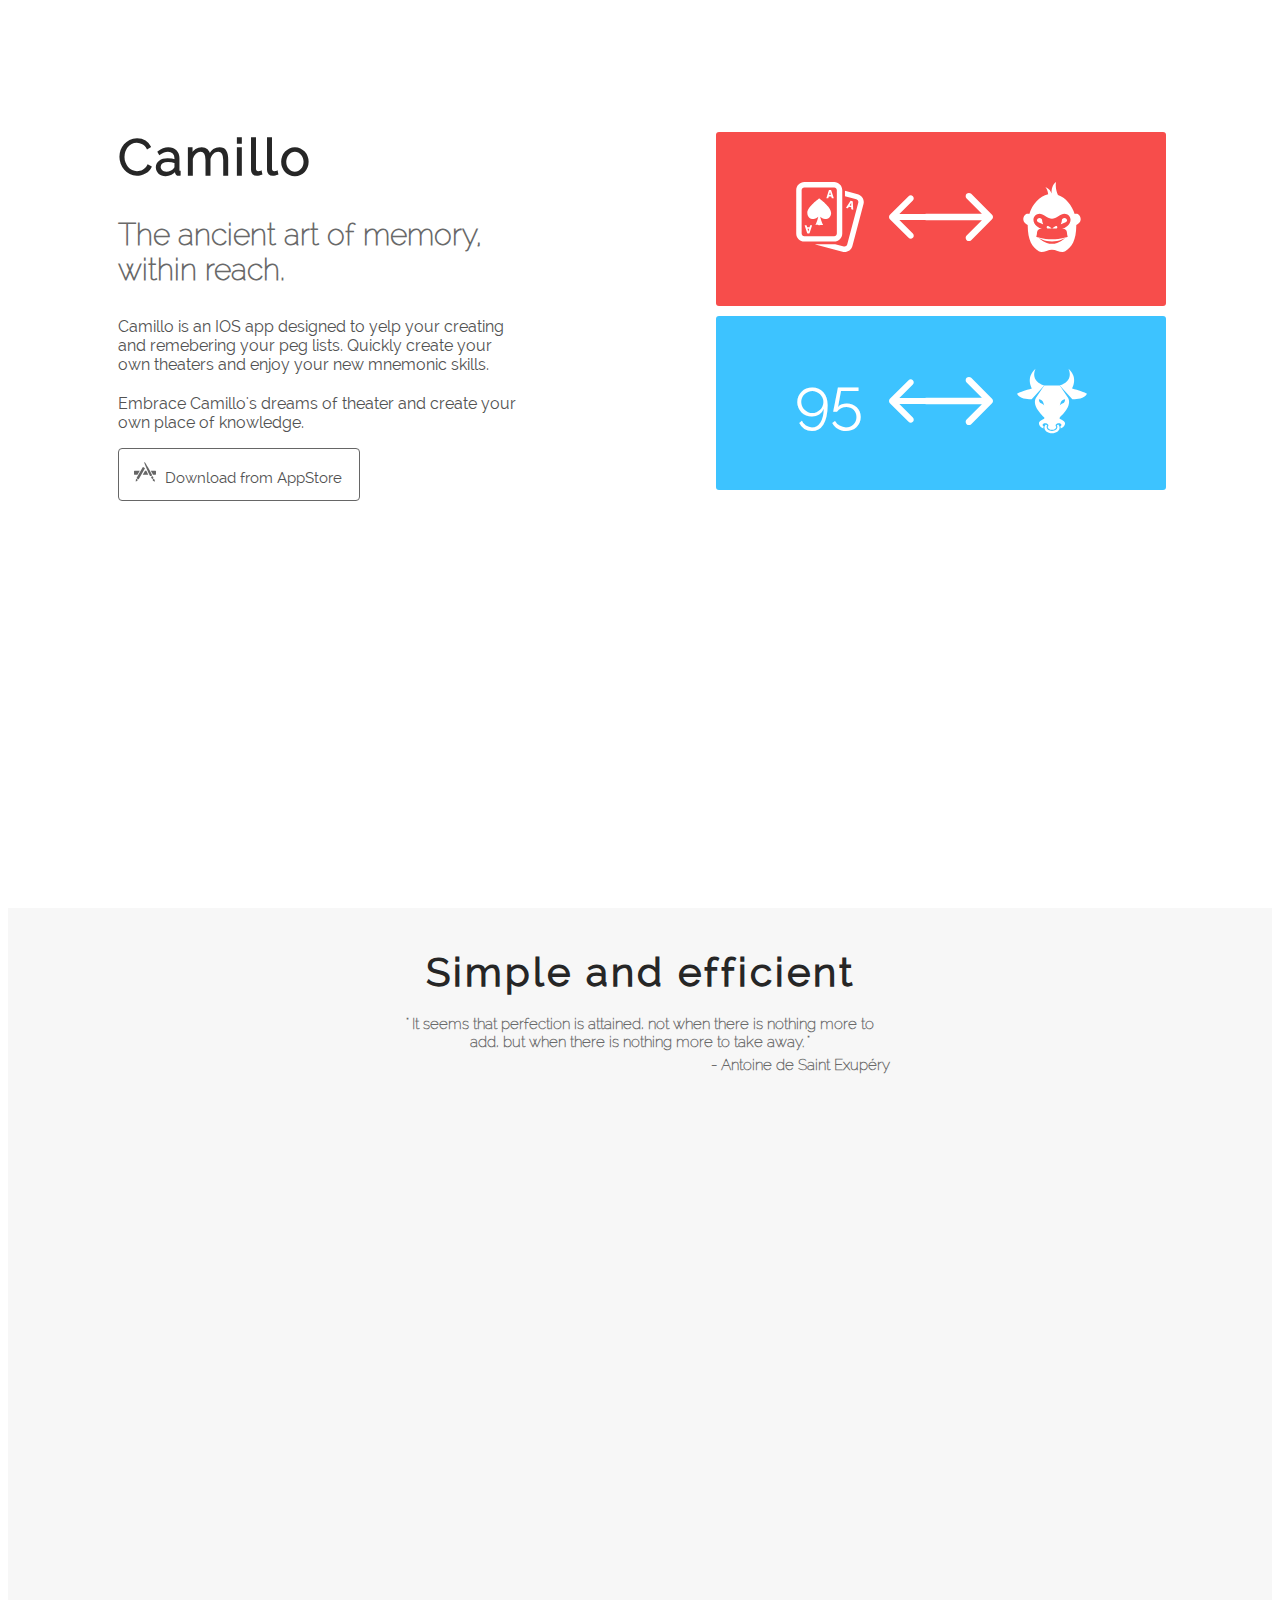
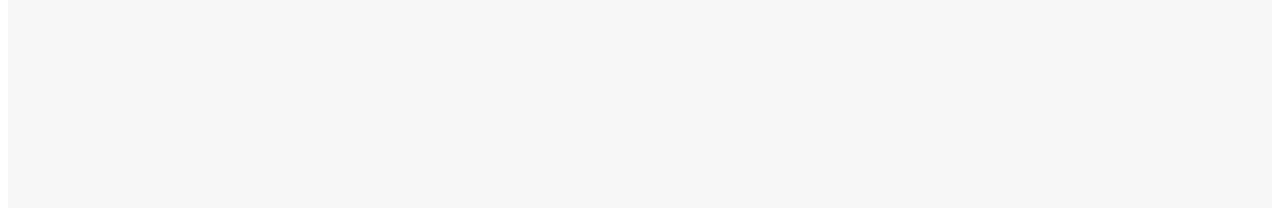
==== index.html @ 7541f41c "Init" ====
<!DOCTYPE html>
<html lang="en">
<head>
	<meta charset="utf-8">
	<title>HTML5 boilerplate – all you really need…</title>
	<link rel="stylesheet" href="css/index.css">
	<script src="js/jquery.js"></script>
	<script src="js/index.js"></script>
</head>

<body>
	<div id="first-page">
		<div class="inline-block half-width">
			<div id="left-wrapper">
				<h1 id="title">Camillo</h1>
				<h3>The ancient art of memory, within reach.</h3>
				<p>Camillo is an IOS app designed to yelp your creating and remebering your peg lists. Quickly create your own theaters and enjoy your new mnemonic skills.</p>
				<p>Embrace Camillo's dreams of theater and create your own place of knowledge. </p>
				<div id="store-button">
					<img id="app-icon" src="img/app.svg">
					Download from AppStore
				</div>
			</div>
		</div>
		<div class="inline-block half-width">
			<div id="first-line">
				<div class="inner-right-line">
					<div class="inline-block">
						<img src="img/poker.svg" class="square">
					</div>
					<div class="inline-block">
						<img class="larrow square" src="img/left.svg">
					</div>
					<div class="inline-block">
						<img class="rarrow square" src="img/right.svg">
					</div>
					<div class="inline-block">
						<img src="img/gorilla.svg" class="square">
					</div>
				</div>
			</div>
			<div id="second-line">
				<div class="inner-right-line">
					<div id="numbers" class="inline-block square" class="square">
						95
					</div>
					<div class="inline-block">
						<img class="larrow square" src="img/left.svg">
					</div>
					<div class="inline-block">
						<img class="rarrow square" src="img/right.svg">
					</div>
					<div class="inline-block">
						<img src="img/bull.svg" class="square">
					</div>
				</div>
			</div>
			<div></div>
		</div>
	</div>
	<div id="second-page">
		<h2 class="no-margin" id="second-title">Simple and efficient</h2>
		<h4 id="sub-h2" class="text-center">
			" It seems that perfection is attained, not when there is nothing more to add, but when there is nothing more to take away. "
			<div class="text-right tiny-margin-top">- Antoine de Saint Exupéry</div>
		</h4>
	</div>
</body>
</html>
---- css/index.css ----
@font-face {
    font-family: Raleway-Bold;
    src: url(../fonts/Raleway/Raleway-Bold.ttf);
}

@font-face {
    font-family: Raleway-Regular;
    src: url(../fonts/Raleway/Raleway-Regular.ttf);
}

@font-face {
    font-family: Raleway-Light;
    src: url(../fonts/Raleway/Raleway-Light.ttf);
}

@font-face {
    font-family: Raleway-Thin;
    src: url(../fonts/Raleway/Raleway-Thin.ttf);
}


html, body{
    font-family: Raleway-Regular;
    background-repeat: repeat;
    height: 100%;
}

h1{
	letter-spacing: 3px;
	font-size: 50px;
	color: rgb(38, 38, 38);
}

h2{
	letter-spacing: 3px;
	font-size: 40px;
	color: rgb(38, 38, 38);
}

h3{
	font-size: 30px;
	font-family: Raleway-Thin;
	color: rgb(105, 105, 105);	
}

.half-width{
	vertical-align: top;
	width: 49%;
}

.inline-block{
	display: inline-block;
}

.no-margin{
	margin: 0px;
}

#first-page{
	height: 100%;
}

#store-button{
	border: solid 1px #666;
	border-radius: 4px;
	padding: 12px 10px 9px 10px;
	width: 220px;
	line-height: 26px;
	font-weight: normal;
	color: rgb(82, 82, 82);
	vertical-align: top;
	font-size: 15px;
	cursor: pointer;
}

.text-center{
	text-align: center;
}

.text-right{
	text-align: right;
}

.tiny-margin-top{
	margin-top: 5px;
}

#title{
	margin-top: 30%;
	margin-bottom: 10px;
}

#left-wrapper{
	width: 400px;
	margin-right: auto;
	margin-left: auto;
}

#left-wrapper p{
	margin-top: 20px;
	color: rgb(82, 82, 82);
}

#app-icon{
	margin-left: 5px;
	margin-right: 5px;
	height: 22px;
	width: 22px;
}

#first-line{
	padding: 50px;
	background-color: rgb(247, 77, 75);
	width: 350px;
	margin-left: auto;
	margin-right: auto;
	margin-top: 20%;
	border-radius: 3px;
}

#second-line{
	margin-top: 10px;
	padding: 50px;
	background-color: rgb(61, 195, 255);
	width: 350px;
	margin-left: auto;
	margin-right: auto;	
	border-radius: 3px;
}

.square{
	width: 70px;
	height: 70px;
}

#numbers{
	color: white;
	font-size: 60px;
	vertical-align: top;
}

.larrow{
	margin-left: 20px; 
	margin-right: -20px;
}

.rarrow{
	margin-right: 20px;
	margin-left: -20px;
}

.inner-right-line{
	width: 293px;
	margin-left: auto;
	margin-right: auto;
}

#second-page{
	height: 100%;
	background-color: rgb(247, 247, 247);
}

#second-title{
	text-align: center;
	padding-top: 40px;
}

#sub-h2{
	max-width: 500px;
	margin-left: auto;
	margin-right: auto;
	font-size: 15px;
	font-family: Raleway-Thin;
	color: rgb(105, 105, 105);	
}
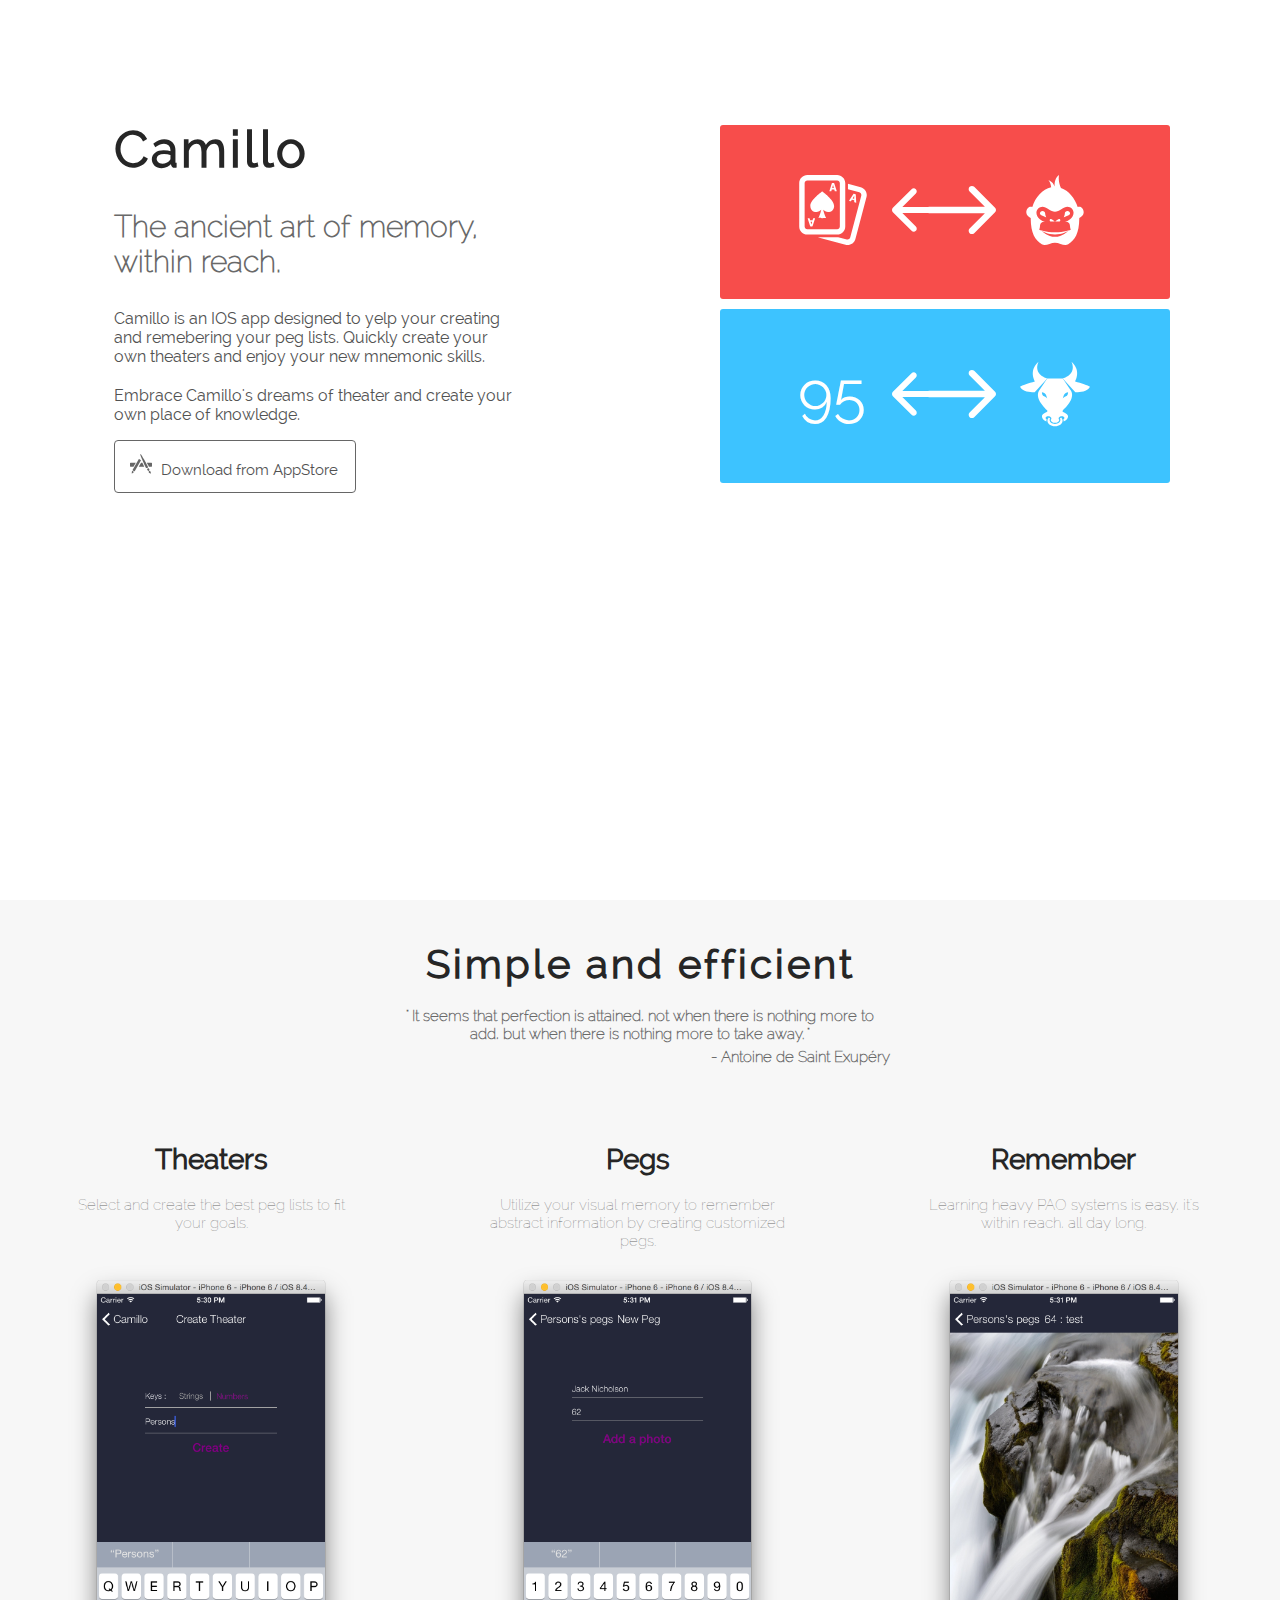
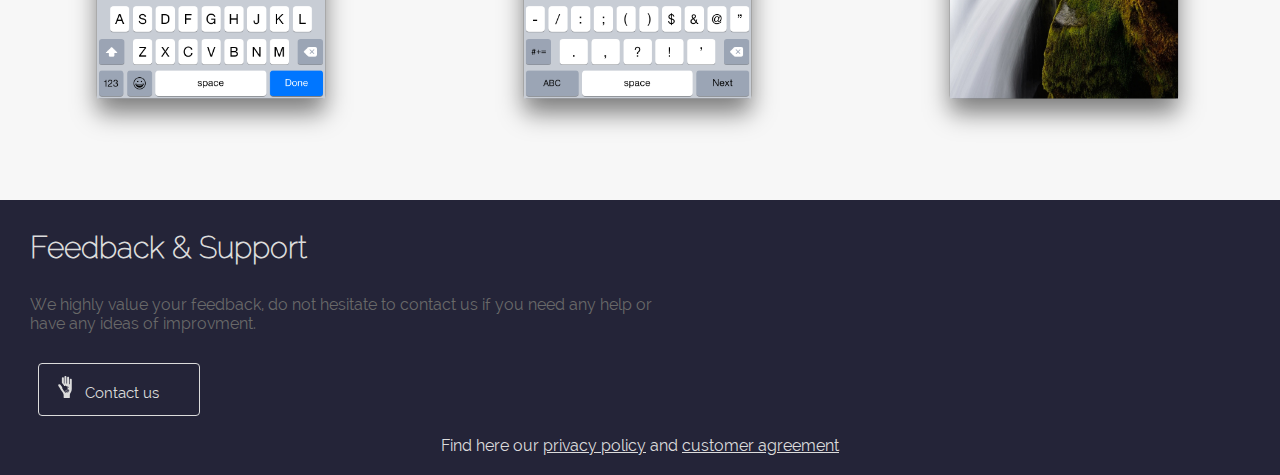
==== commit 2564c175: "Design" ====
--- a/index.html
+++ b/index.html
@@ -58,12 +58,40 @@
 			<div></div>
 		</div>
 	</div>
+
 	<div id="second-page">
 		<h2 class="no-margin" id="second-title">Simple and efficient</h2>
-		<h4 id="sub-h2" class="text-center">
+		<h4 id="sub-h2" class="text-center large-margin-bottom">
 			" It seems that perfection is attained, not when there is nothing more to add, but when there is nothing more to take away. "
 			<div class="text-right tiny-margin-top">- Antoine de Saint Exupéry</div>
 		</h4>
+		<div class="thirds inline-block v-align-top">
+			<h4 class="text-center medium-margin-bottom">Theaters</h4>
+			<p class="text-center sub-4-p">Select and create the best peg lists to fit your goals.</p>
+			<img src="img/screens/1.png" class="pic-example">
+		</div>
+		<div class="thirds inline-block v-align-top">
+			<h4 class="text-center medium-margin-bottom">Pegs</h4>
+			<p class="text-center sub-4-p">Utilize your visual memory to remember abstract information by creating customized pegs.</p>
+			<img src="img/screens/2.png" class="pic-example">
+		</div>
+		<div class="thirds inline-block v-align-top">
+			<h4 class="text-center medium-margin-bottom">Remember</h4>
+			<p class="text-center sub-4-p">Learning heavy PAO systems is easy, it's within reach, all day long.</p>
+			<img src="img/screens/3.png" class="pic-example">
+		</div>
+	</div>
+
+	<div id="third-page">
+		<h3 class="no-margin large-padding close-to-white">Feedback & Support</h3>
+		<p class="large-padding-left no-margin-top">We highly value your feedback, do not hesitate to contact us if you need any help or have any ideas of improvment.</p>
+		<div id="help-button">
+			<img id="app-icon" src="img/help.svg">
+			Contact us
+		</div>
+
+		<div class="text-center close-to-white small-padding-bottom small-padding-top">Find here our <a href="">privacy policy</a> and <a href="">customer agreement</a></div>
+
 	</div>
 </body>
 </html>--- a/css/index.css
+++ b/css/index.css
@@ -23,6 +23,8 @@
     font-family: Raleway-Regular;
     background-repeat: repeat;
     height: 100%;
+    margin: 0px;
+    padding: 0px;
 }
 
 h1{
@@ -40,12 +42,21 @@
 h3{
 	font-size: 30px;
 	font-family: Raleway-Thin;
-	color: rgb(105, 105, 105);	
+	color: rgb(105, 105, 105);
+}
+
+h4{
+	font-size: 28px;
+	color: rgb(38, 38, 38);
 }
 
 .half-width{
 	vertical-align: top;
 	width: 49%;
+}
+
+.v-align-top{
+	vertical-align: top;
 }
 
 .inline-block{
@@ -56,8 +67,28 @@
 	margin: 0px;
 }
 
+.no-margin-top{
+	margin-top: 0px;
+}
+
+.no-padding-top{
+	padding-top: 0px;
+}
+
+.small-padding-bottom{
+	padding-bottom: 20px;
+}
+
+.small-padding-top{
+	padding-top: 20px;
+}
+
 #first-page{
-	height: 100%;
+	min-height: 100%;
+}
+
+.thirds{
+	width: 33%;
 }
 
 #store-button{
@@ -73,6 +104,21 @@
 	cursor: pointer;
 }
 
+#help-button{
+	border: solid 1px #DCDCDC;
+	border-radius: 4px;
+	padding: 12px 10px 9px 10px;
+	width: 140px;
+	line-height: 26px;
+	font-weight: normal;
+	color: #DCDCDC;
+	vertical-align: top;
+	font-size: 15px;
+	cursor: pointer;
+	margin-left: 3%;
+	margin-top: 30px;
+}
+
 .text-center{
 	text-align: center;
 }
@@ -88,6 +134,22 @@
 #title{
 	margin-top: 30%;
 	margin-bottom: 10px;
+}
+
+.large-margin-bottom{
+	margin-bottom: 40px;
+}
+
+.medium-margin-bottom{
+	margin-bottom: 20px;
+}
+
+.large-padding{
+	padding: 30px;
+}
+
+.large-padding-left{
+	padding-left: 30px;	
 }
 
 #left-wrapper{
@@ -156,7 +218,7 @@
 }
 
 #second-page{
-	height: 100%;
+	min-height: 100%;
 	background-color: rgb(247, 247, 247);
 }
 
@@ -172,4 +234,38 @@
 	font-size: 15px;
 	font-family: Raleway-Thin;
 	color: rgb(105, 105, 105);	
+}
+
+.sub-4-p{
+	max-width: 300px;
+	height: 50px;
+	margin-left: auto;
+	margin-right: auto;
+	font-size: 15px;
+	font-family: Raleway-Thin;
+	color: rgb(105, 105, 105);
+}
+
+.pic-example{
+	width: 70%;
+	margin-left: auto;
+	margin-right: auto;
+	display: block;
+}
+
+#third-page{
+	background-color: rgb(36, 36, 56);
+}
+
+.close-to-white{
+	color : rgb(220, 220, 220) !important;
+}
+
+.close-to-white a{
+	color : rgb(220, 220, 220) !important;
+}
+
+#third-page p{
+	color: rgb(105, 105, 105);
+	max-width: 50%;
 }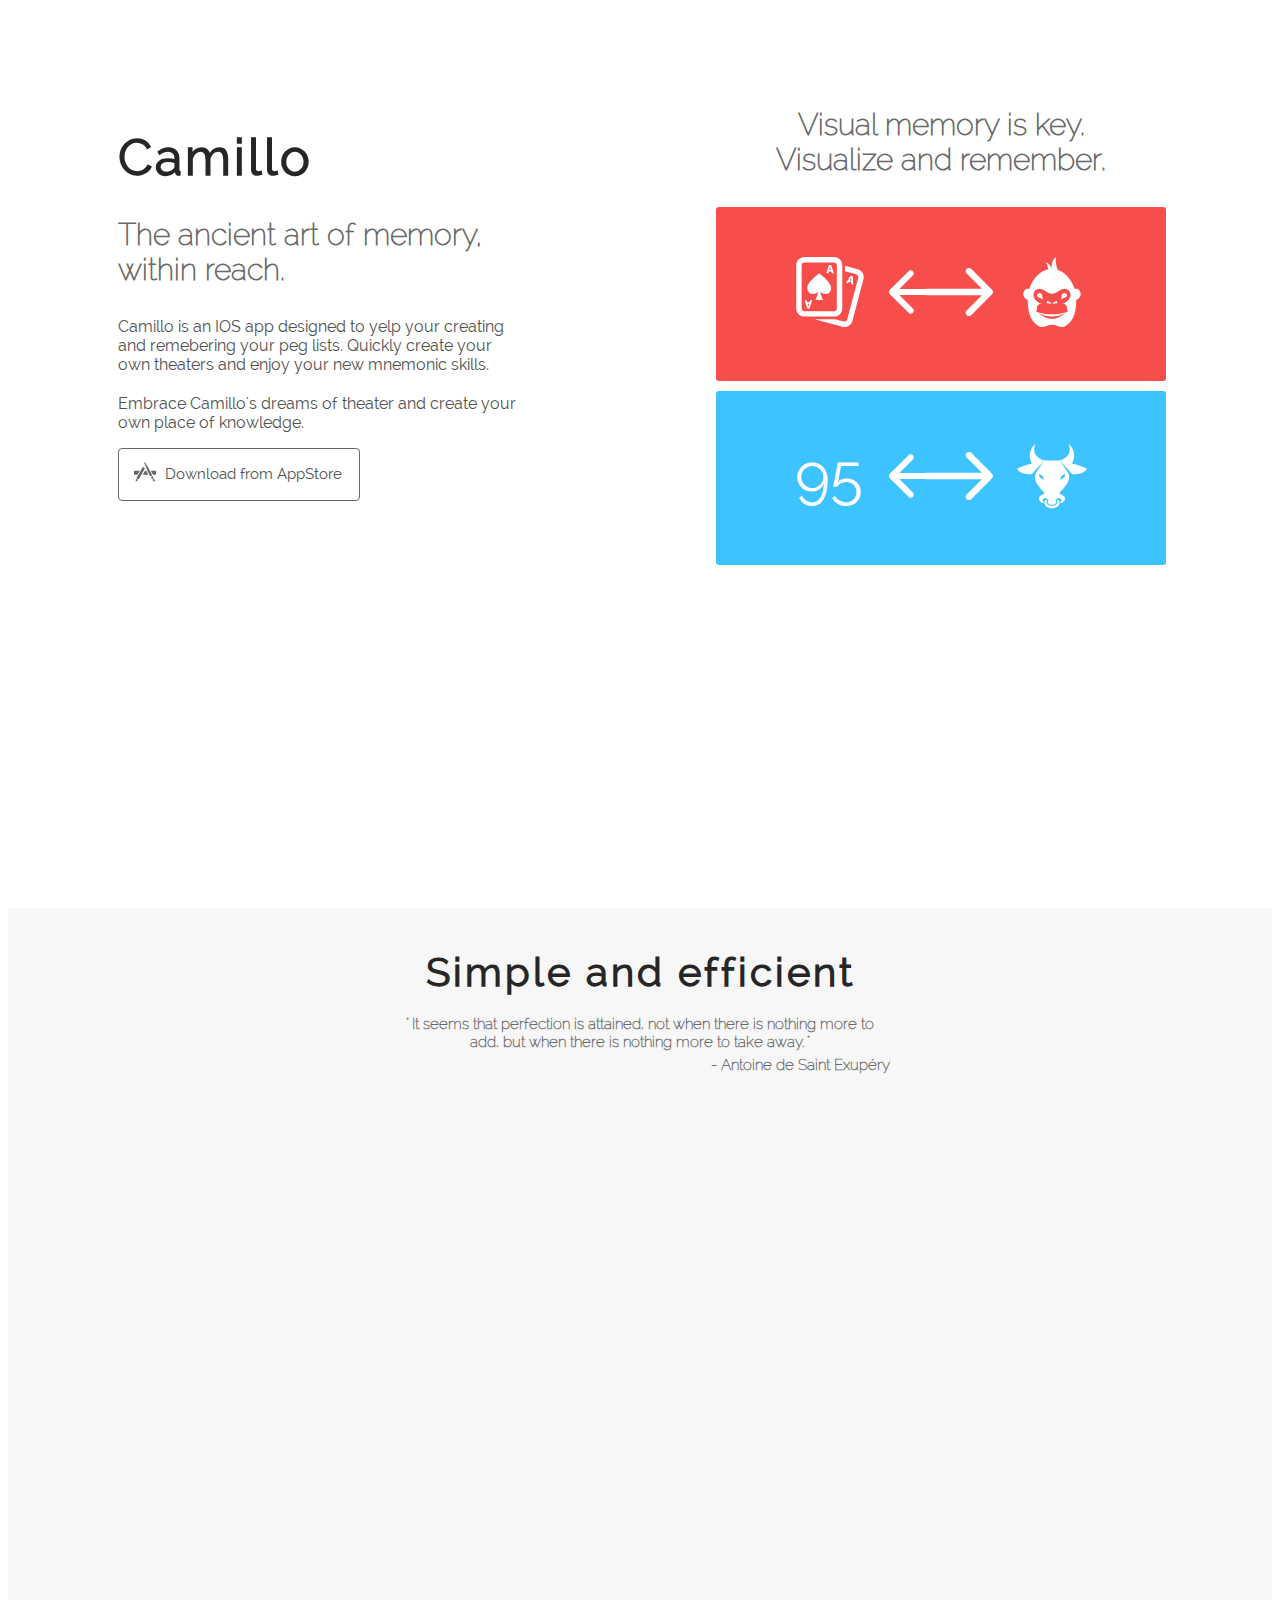
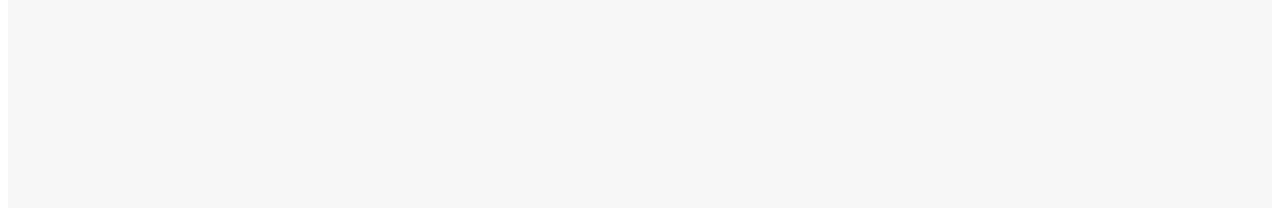
==== commit 41a14b9c: "refactor" ====
--- a/index.html
+++ b/index.html
@@ -17,12 +17,17 @@
 				<p>Camillo is an IOS app designed to yelp your creating and remebering your peg lists. Quickly create your own theaters and enjoy your new mnemonic skills.</p>
 				<p>Embrace Camillo's dreams of theater and create your own place of knowledge. </p>
 				<div id="store-button">
-					<img id="app-icon" src="img/app.svg">
-					Download from AppStore
+					<div class="align-top inline-block">
+						<img id="app-icon" src="img/app.svg">
+					</div>
+					<div class="align-top inline-block">
+						Download from AppStore
+					</div>
 				</div>
 			</div>
 		</div>
 		<div class="inline-block half-width">
+			<h3 id="first-line-title">Visual memory is key.<br/> Visualize and remember.</h3>
 			<div id="first-line">
 				<div class="inner-right-line">
 					<div class="inline-block">
@@ -58,40 +63,12 @@
 			<div></div>
 		</div>
 	</div>
-
 	<div id="second-page">
 		<h2 class="no-margin" id="second-title">Simple and efficient</h2>
-		<h4 id="sub-h2" class="text-center large-margin-bottom">
+		<h4 id="sub-h2" class="text-center">
 			" It seems that perfection is attained, not when there is nothing more to add, but when there is nothing more to take away. "
 			<div class="text-right tiny-margin-top">- Antoine de Saint Exupéry</div>
 		</h4>
-		<div class="thirds inline-block v-align-top">
-			<h4 class="text-center medium-margin-bottom">Theaters</h4>
-			<p class="text-center sub-4-p">Select and create the best peg lists to fit your goals.</p>
-			<img src="img/screens/1.png" class="pic-example">
-		</div>
-		<div class="thirds inline-block v-align-top">
-			<h4 class="text-center medium-margin-bottom">Pegs</h4>
-			<p class="text-center sub-4-p">Utilize your visual memory to remember abstract information by creating customized pegs.</p>
-			<img src="img/screens/2.png" class="pic-example">
-		</div>
-		<div class="thirds inline-block v-align-top">
-			<h4 class="text-center medium-margin-bottom">Remember</h4>
-			<p class="text-center sub-4-p">Learning heavy PAO systems is easy, it's within reach, all day long.</p>
-			<img src="img/screens/3.png" class="pic-example">
-		</div>
-	</div>
-
-	<div id="third-page">
-		<h3 class="no-margin large-padding close-to-white">Feedback & Support</h3>
-		<p class="large-padding-left no-margin-top">We highly value your feedback, do not hesitate to contact us if you need any help or have any ideas of improvment.</p>
-		<div id="help-button">
-			<img id="app-icon" src="img/help.svg">
-			Contact us
-		</div>
-
-		<div class="text-center close-to-white small-padding-bottom small-padding-top">Find here our <a href="">privacy policy</a> and <a href="">customer agreement</a></div>
-
 	</div>
 </body>
 </html>--- a/css/index.css
+++ b/css/index.css
@@ -23,8 +23,6 @@
     font-family: Raleway-Regular;
     background-repeat: repeat;
     height: 100%;
-    margin: 0px;
-    padding: 0px;
 }
 
 h1{
@@ -42,12 +40,7 @@
 h3{
 	font-size: 30px;
 	font-family: Raleway-Thin;
-	color: rgb(105, 105, 105);
-}
-
-h4{
-	font-size: 28px;
-	color: rgb(38, 38, 38);
+	color: rgb(105, 105, 105);	
 }
 
 .half-width{
@@ -55,7 +48,7 @@
 	width: 49%;
 }
 
-.v-align-top{
+.align-top{
 	vertical-align: top;
 }
 
@@ -67,28 +60,8 @@
 	margin: 0px;
 }
 
-.no-margin-top{
-	margin-top: 0px;
-}
-
-.no-padding-top{
-	padding-top: 0px;
-}
-
-.small-padding-bottom{
-	padding-bottom: 20px;
-}
-
-.small-padding-top{
-	padding-top: 20px;
-}
-
 #first-page{
-	min-height: 100%;
-}
-
-.thirds{
-	width: 33%;
+	height: 100%;
 }
 
 #store-button{
@@ -102,21 +75,6 @@
 	vertical-align: top;
 	font-size: 15px;
 	cursor: pointer;
-}
-
-#help-button{
-	border: solid 1px #DCDCDC;
-	border-radius: 4px;
-	padding: 12px 10px 9px 10px;
-	width: 140px;
-	line-height: 26px;
-	font-weight: normal;
-	color: #DCDCDC;
-	vertical-align: top;
-	font-size: 15px;
-	cursor: pointer;
-	margin-left: 3%;
-	margin-top: 30px;
 }
 
 .text-center{
@@ -134,22 +92,6 @@
 #title{
 	margin-top: 30%;
 	margin-bottom: 10px;
-}
-
-.large-margin-bottom{
-	margin-bottom: 40px;
-}
-
-.medium-margin-bottom{
-	margin-bottom: 20px;
-}
-
-.large-padding{
-	padding: 30px;
-}
-
-.large-padding-left{
-	padding-left: 30px;	
 }
 
 #left-wrapper{
@@ -170,13 +112,17 @@
 	width: 22px;
 }
 
+#first-line-title{
+	margin-top: 16%;
+	text-align: center;
+}
+
 #first-line{
 	padding: 50px;
 	background-color: rgb(247, 77, 75);
 	width: 350px;
 	margin-left: auto;
 	margin-right: auto;
-	margin-top: 20%;
 	border-radius: 3px;
 }
 
@@ -218,7 +164,7 @@
 }
 
 #second-page{
-	min-height: 100%;
+	height: 100%;
 	background-color: rgb(247, 247, 247);
 }
 
@@ -234,38 +180,4 @@
 	font-size: 15px;
 	font-family: Raleway-Thin;
 	color: rgb(105, 105, 105);	
-}
-
-.sub-4-p{
-	max-width: 300px;
-	height: 50px;
-	margin-left: auto;
-	margin-right: auto;
-	font-size: 15px;
-	font-family: Raleway-Thin;
-	color: rgb(105, 105, 105);
-}
-
-.pic-example{
-	width: 70%;
-	margin-left: auto;
-	margin-right: auto;
-	display: block;
-}
-
-#third-page{
-	background-color: rgb(36, 36, 56);
-}
-
-.close-to-white{
-	color : rgb(220, 220, 220) !important;
-}
-
-.close-to-white a{
-	color : rgb(220, 220, 220) !important;
-}
-
-#third-page p{
-	color: rgb(105, 105, 105);
-	max-width: 50%;
 }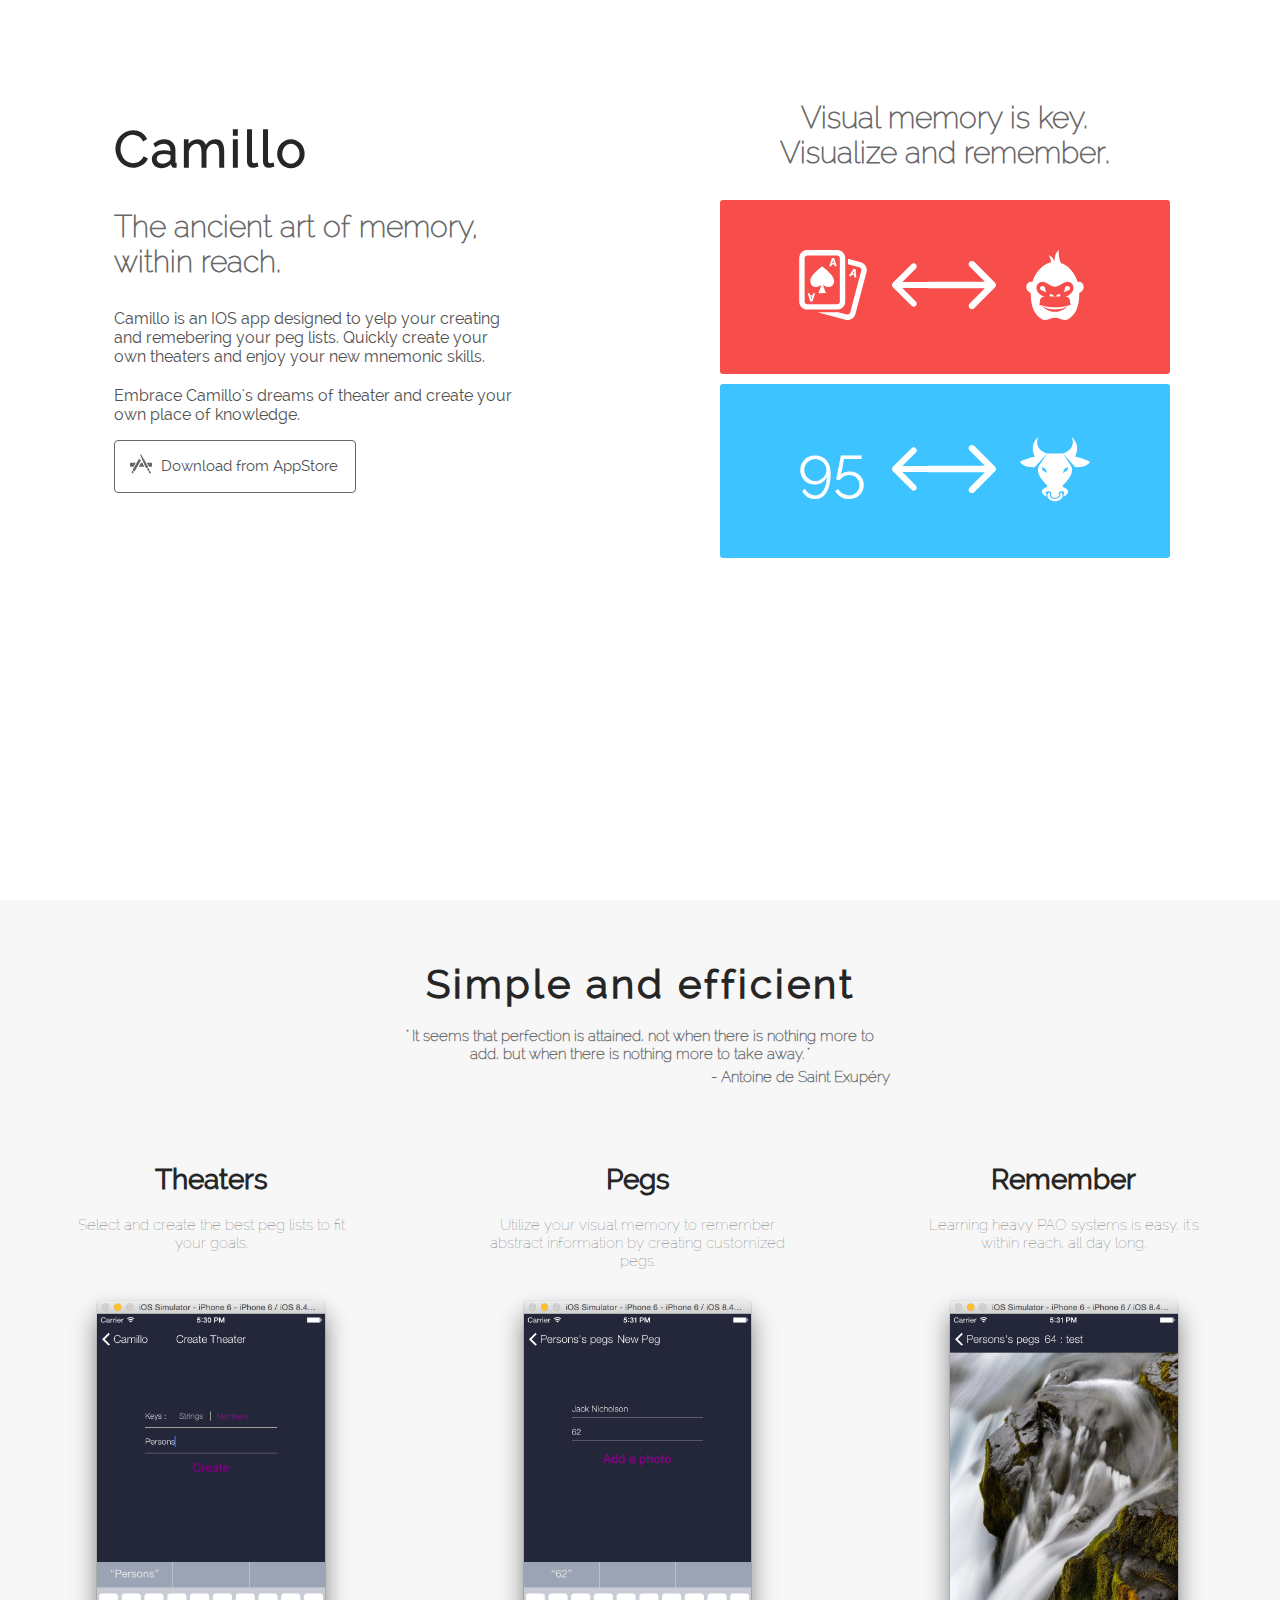
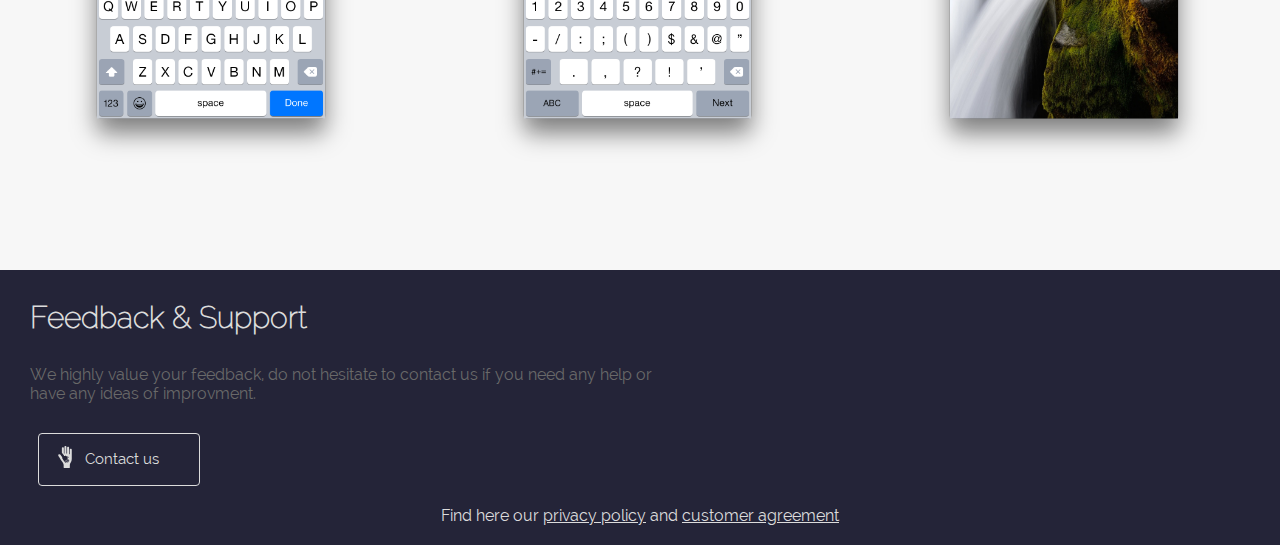
==== commit 432c3f5c: "Logo & design" ====
--- a/index.html
+++ b/index.html
@@ -1,74 +1,106 @@
 <!DOCTYPE html>
 <html lang="en">
-<head>
-	<meta charset="utf-8">
-	<title>HTML5 boilerplate – all you really need…</title>
-	<link rel="stylesheet" href="css/index.css">
-	<script src="js/jquery.js"></script>
-	<script src="js/index.js"></script>
-</head>
+	<head>
+		<title>Camillo</title>
+		<link rel="stylesheet" type="text/css" href="css/index.css">
+		<link rel="shortcut icon" href="favicon.png" >
+		<script src="js/jquery.js"></script>
+		<script src="js/index.js"></script>
+	</head>
 
-<body>
-	<div id="first-page">
-		<div class="inline-block half-width">
-			<div id="left-wrapper">
-				<h1 id="title">Camillo</h1>
-				<h3>The ancient art of memory, within reach.</h3>
-				<p>Camillo is an IOS app designed to yelp your creating and remebering your peg lists. Quickly create your own theaters and enjoy your new mnemonic skills.</p>
-				<p>Embrace Camillo's dreams of theater and create your own place of knowledge. </p>
-				<div id="store-button">
-					<div class="align-top inline-block">
-						<img id="app-icon" src="img/app.svg">
-					</div>
-					<div class="align-top inline-block">
-						Download from AppStore
+	<body>
+		<div id="first-page">
+			<div class="inline-block half-width">
+				<div id="left-wrapper">
+					<h1 id="title">Camillo</h1>
+					<h3>The ancient art of memory, within reach.</h3>
+					<p>Camillo is an IOS app designed to yelp your creating and remebering your peg lists. Quickly create your own theaters and enjoy your new mnemonic skills.</p>
+					<p>Embrace Camillo's dreams of theater and create your own place of knowledge. </p>
+					<div id="store-button">
+						<div class="align-top inline-block">
+							<img id="app-icon" src="img/app.svg">
+						</div>
+						<div class="align-top inline-block">
+							Download from AppStore
+						</div>
 					</div>
 				</div>
 			</div>
-		</div>
-		<div class="inline-block half-width">
-			<h3 id="first-line-title">Visual memory is key.<br/> Visualize and remember.</h3>
-			<div id="first-line">
-				<div class="inner-right-line">
-					<div class="inline-block">
-						<img src="img/poker.svg" class="square">
-					</div>
-					<div class="inline-block">
-						<img class="larrow square" src="img/left.svg">
-					</div>
-					<div class="inline-block">
-						<img class="rarrow square" src="img/right.svg">
-					</div>
-					<div class="inline-block">
-						<img src="img/gorilla.svg" class="square">
+			<div class="inline-block half-width">
+				<h3 id="first-line-title">Visual memory is key.<br/> Visualize and remember.</h3>
+				<div id="first-line">
+					<div class="inner-right-line">
+						<div class="inline-block">
+							<img src="img/poker.svg" class="square">
+						</div>
+						<div class="inline-block">
+							<img class="larrow square" src="img/left.svg">
+						</div>
+						<div class="inline-block">
+							<img class="rarrow square" src="img/right.svg">
+						</div>
+						<div class="inline-block">
+							<img src="img/gorilla.svg" class="square">
+						</div>
 					</div>
 				</div>
-			</div>
-			<div id="second-line">
-				<div class="inner-right-line">
-					<div id="numbers" class="inline-block square" class="square">
-						95
-					</div>
-					<div class="inline-block">
-						<img class="larrow square" src="img/left.svg">
-					</div>
-					<div class="inline-block">
-						<img class="rarrow square" src="img/right.svg">
-					</div>
-					<div class="inline-block">
-						<img src="img/bull.svg" class="square">
+				<div id="second-line">
+					<div class="inner-right-line">
+						<div id="numbers" class="inline-block square" class="square">
+							95
+						</div>
+						<div class="inline-block">
+							<img class="larrow square" src="img/left.svg">
+						</div>
+						<div class="inline-block">
+							<img class="rarrow square" src="img/right.svg">
+						</div>
+						<div class="inline-block">
+							<img src="img/bull.svg" class="square">
+						</div>
 					</div>
 				</div>
+				<div></div>
 			</div>
-			<div></div>
 		</div>
-	</div>
-	<div id="second-page">
-		<h2 class="no-margin" id="second-title">Simple and efficient</h2>
-		<h4 id="sub-h2" class="text-center">
-			" It seems that perfection is attained, not when there is nothing more to add, but when there is nothing more to take away. "
-			<div class="text-right tiny-margin-top">- Antoine de Saint Exupéry</div>
-		</h4>
-	</div>
-</body>
+
+		<div id="second-page">
+			<h2 class="no-margin" id="second-title">Simple and efficient</h2>
+			<h4 id="sub-h2" class="text-center large-margin-bottom">
+				" It seems that perfection is attained, not when there is nothing more to add, but when there is nothing more to take away. "
+				<div class="text-right tiny-margin-top">- Antoine de Saint Exup&eacute;ry</div>
+			</h4>
+			<div class="thirds inline-block v-align-top">
+				<h4 class="text-center medium-margin-bottom">Theaters</h4>
+				<p class="text-center sub-4-p">Select and create the best peg lists to fit your goals.</p>
+				<img src="img/screens/1.png" class="pic-example">
+			</div>
+			<div class="thirds inline-block v-align-top">
+				<h4 class="text-center medium-margin-bottom">Pegs</h4>
+				<p class="text-center sub-4-p">Utilize your visual memory to remember abstract information by creating customized pegs.</p>
+				<img src="img/screens/2.png" class="pic-example">
+			</div>
+			<div class="thirds inline-block v-align-top">
+				<h4 class="text-center medium-margin-bottom">Remember</h4>
+				<p class="text-center sub-4-p">Learning heavy PAO systems is easy, it's within reach, all day long.</p>
+				<img src="img/screens/3.png" class="pic-example">
+			</div>
+		</div>
+
+		<div id="third-page">
+			<h3 class="no-margin large-padding close-to-white">Feedback & Support</h3>
+			<p class="large-padding-left no-margin-top">We highly value your feedback, do not hesitate to contact us if you need any help or have any ideas of improvment.</p>
+			<div id="help-button">
+				<div class="align-top inline-block">
+					<img id="app-icon" src="img/help.svg">
+				</div>
+				<div class="align-top inline-block">
+					Contact us
+				</div>
+			</div>
+
+			<div class="text-center close-to-white small-padding-bottom small-padding-top">Find here our <a href="">privacy policy</a> and <a href="">customer agreement</a></div>
+
+		</div>
+	</body>
 </html>--- a/css/index.css
+++ b/css/index.css
@@ -23,6 +23,8 @@
     font-family: Raleway-Regular;
     background-repeat: repeat;
     height: 100%;
+    margin: 0px;
+    padding: 0px;
 }
 
 h1{
@@ -40,7 +42,12 @@
 h3{
 	font-size: 30px;
 	font-family: Raleway-Thin;
-	color: rgb(105, 105, 105);	
+	color: rgb(105, 105, 105);
+}
+
+h4{
+	font-size: 28px;
+	color: rgb(38, 38, 38);
 }
 
 .half-width{
@@ -49,6 +56,10 @@
 }
 
 .align-top{
+	vertical-align: top;
+}
+
+.v-align-top{
 	vertical-align: top;
 }
 
@@ -60,8 +71,28 @@
 	margin: 0px;
 }
 
+.no-margin-top{
+	margin-top: 0px;
+}
+
+.no-padding-top{
+	padding-top: 0px;
+}
+
+.small-padding-bottom{
+	padding-bottom: 20px;
+}
+
+.small-padding-top{
+	padding-top: 20px;
+}
+
 #first-page{
-	height: 100%;
+	min-height: 100%;
+}
+
+.thirds{
+	width: 33%;
 }
 
 #store-button{
@@ -77,6 +108,21 @@
 	cursor: pointer;
 }
 
+#help-button{
+	border: solid 1px #DCDCDC;
+	border-radius: 4px;
+	padding: 12px 10px 9px 10px;
+	width: 140px;
+	line-height: 26px;
+	font-weight: normal;
+	color: #DCDCDC;
+	vertical-align: top;
+	font-size: 15px;
+	cursor: pointer;
+	margin-left: 3%;
+	margin-top: 30px;
+}
+
 .text-center{
 	text-align: center;
 }
@@ -92,6 +138,22 @@
 #title{
 	margin-top: 30%;
 	margin-bottom: 10px;
+}
+
+.large-margin-bottom{
+	margin-bottom: 40px;
+}
+
+.medium-margin-bottom{
+	margin-bottom: 20px;
+}
+
+.large-padding{
+	padding: 30px;
+}
+
+.large-padding-left{
+	padding-left: 30px;	
 }
 
 #left-wrapper{
@@ -164,8 +226,10 @@
 }
 
 #second-page{
-	height: 100%;
+	min-height: 100%;
 	background-color: rgb(247, 247, 247);
+	padding-top: 20px;
+	padding-bottom: 50px;
 }
 
 #second-title{
@@ -180,4 +244,38 @@
 	font-size: 15px;
 	font-family: Raleway-Thin;
 	color: rgb(105, 105, 105);	
+}
+
+.sub-4-p{
+	max-width: 300px;
+	height: 50px;
+	margin-left: auto;
+	margin-right: auto;
+	font-size: 15px;
+	font-family: Raleway-Thin;
+	color: rgb(105, 105, 105);
+}
+
+.pic-example{
+	width: 70%;
+	margin-left: auto;
+	margin-right: auto;
+	display: block;
+}
+
+#third-page{
+	background-color: rgb(36, 36, 56);
+}
+
+.close-to-white{
+	color : rgb(220, 220, 220) !important;
+}
+
+.close-to-white a{
+	color : rgb(220, 220, 220) !important;
+}
+
+#third-page p{
+	color: rgb(105, 105, 105);
+	max-width: 50%;
 }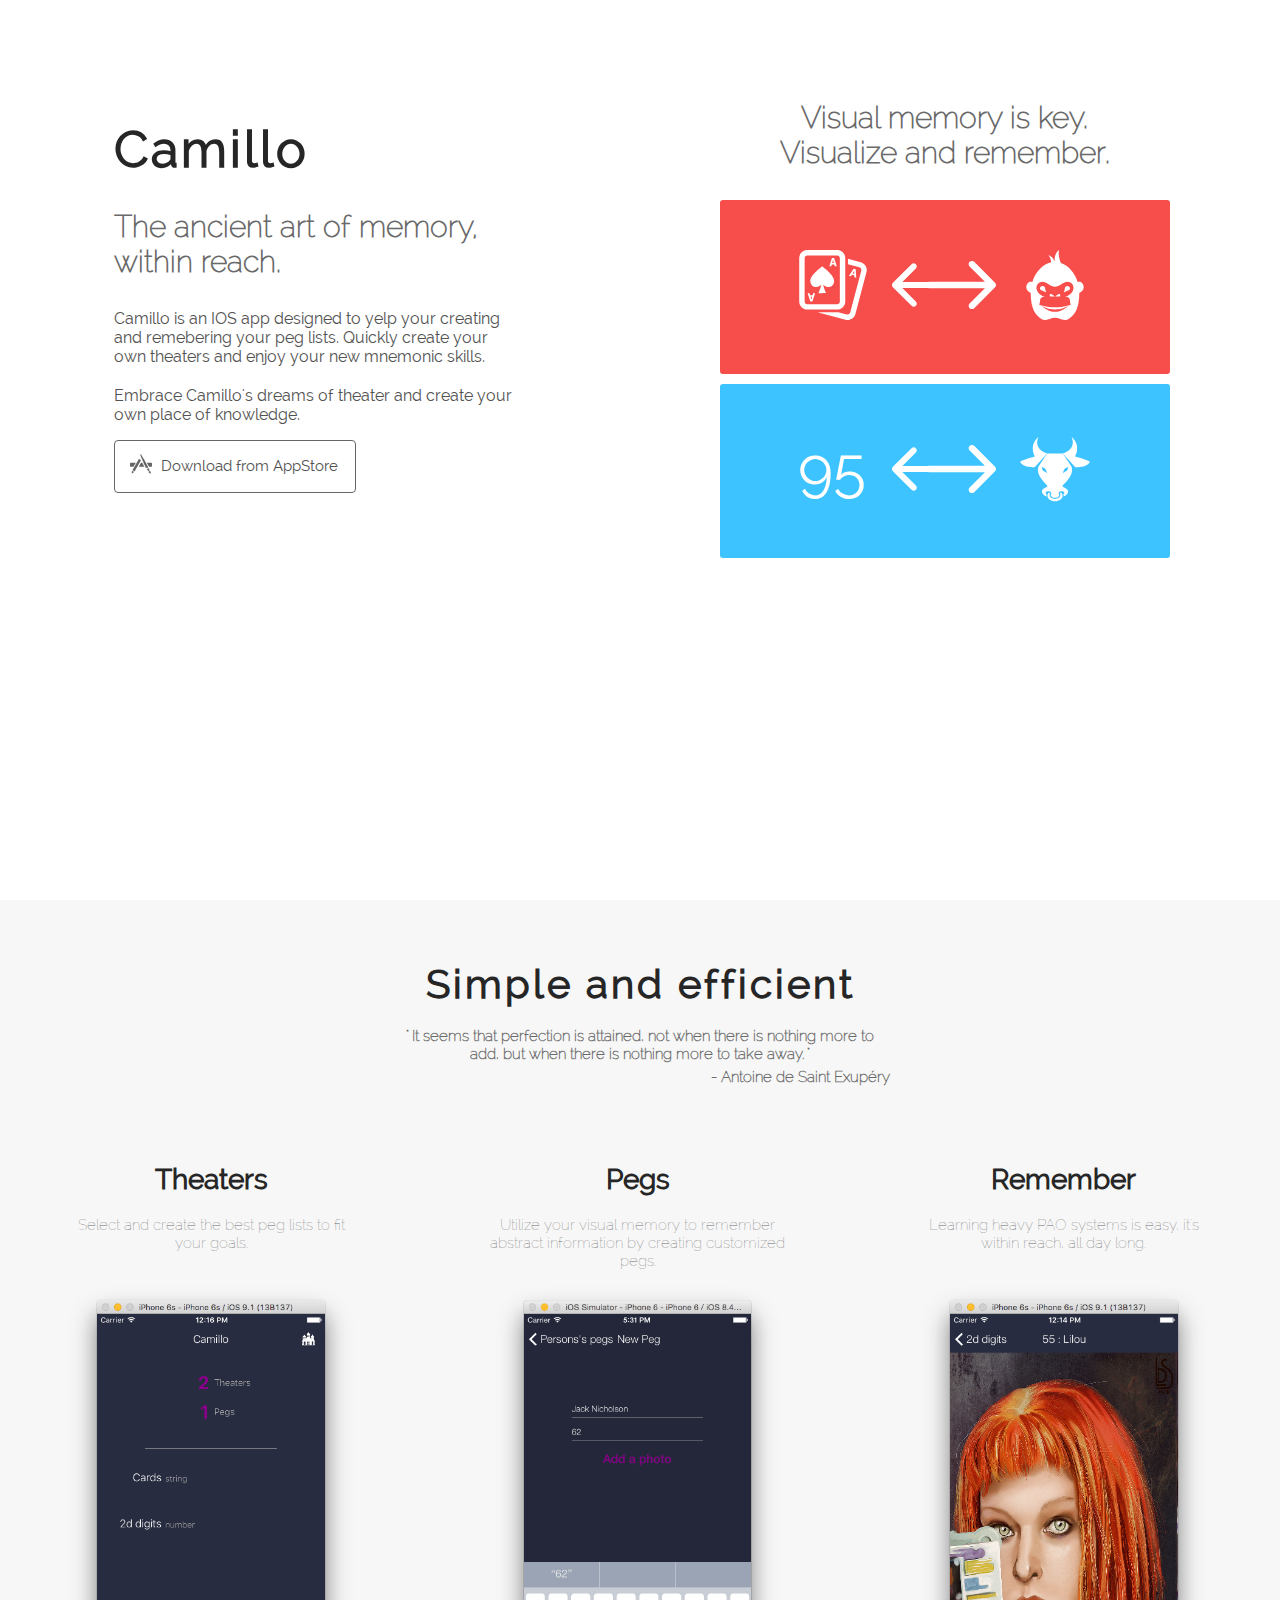
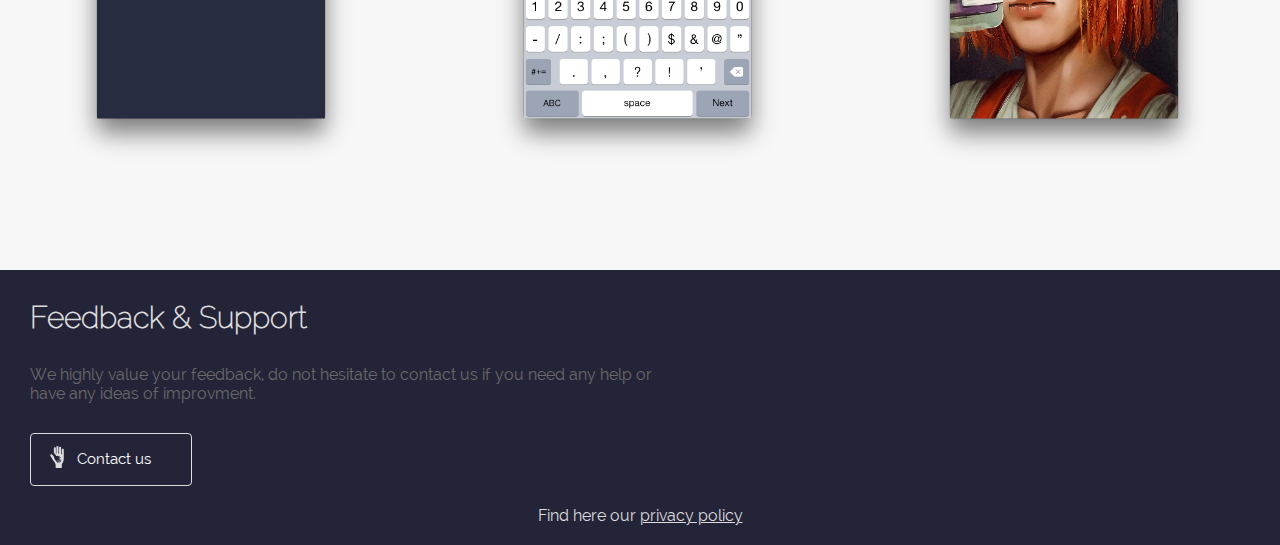
==== commit ad05a79a: "Design + policy" ====
--- a/index.html
+++ b/index.html
@@ -94,12 +94,14 @@
 				<div class="align-top inline-block">
 					<img id="app-icon" src="img/help.svg">
 				</div>
-				<div class="align-top inline-block">
-					Contact us
-				</div>
+				<a href="mailto:f.bassard@gmail.com?Subject=Camillo%20support" class="force-white" target="_blank">
+					<div class="align-top inline-block">
+						Contact us
+					</div>
+				</a>
 			</div>
 
-			<div class="text-center close-to-white small-padding-bottom small-padding-top">Find here our <a href="">privacy policy</a> and <a href="">customer agreement</a></div>
+			<div class="text-center close-to-white small-padding-bottom small-padding-top">Find here our <a href="policy.html">privacy policy</a></div>
 
 		</div>
 	</body>
--- a/css/index.css
+++ b/css/index.css
@@ -119,7 +119,7 @@
 	vertical-align: top;
 	font-size: 15px;
 	cursor: pointer;
-	margin-left: 3%;
+	margin-left: 30px;
 	margin-top: 30px;
 }
 
@@ -138,6 +138,21 @@
 #title{
 	margin-top: 30%;
 	margin-bottom: 10px;
+}
+
+#title2{
+	margin-top: 30px;
+	margin-bottom: 50px;	
+}
+
+#title2 img{
+	height: 35px;
+	width: 35px;
+	color: rgb(38, 38, 38);
+}
+
+.no-decoration{
+	text-decoration: none !important;
 }
 
 .large-margin-bottom{
@@ -278,4 +293,23 @@
 #third-page p{
 	color: rgb(105, 105, 105);
 	max-width: 50%;
+}
+
+.force-white{
+	color: white !important;
+	text-decoration: none !important;
+}
+
+.body-padding{
+	padding-top: 50px;
+	padding-left: 200px;
+	padding-right: 200px;
+}
+
+#wbars p{
+	margin-left: 40px;
+}
+
+.iub_footer{
+	margin-bottom: 50px;
 }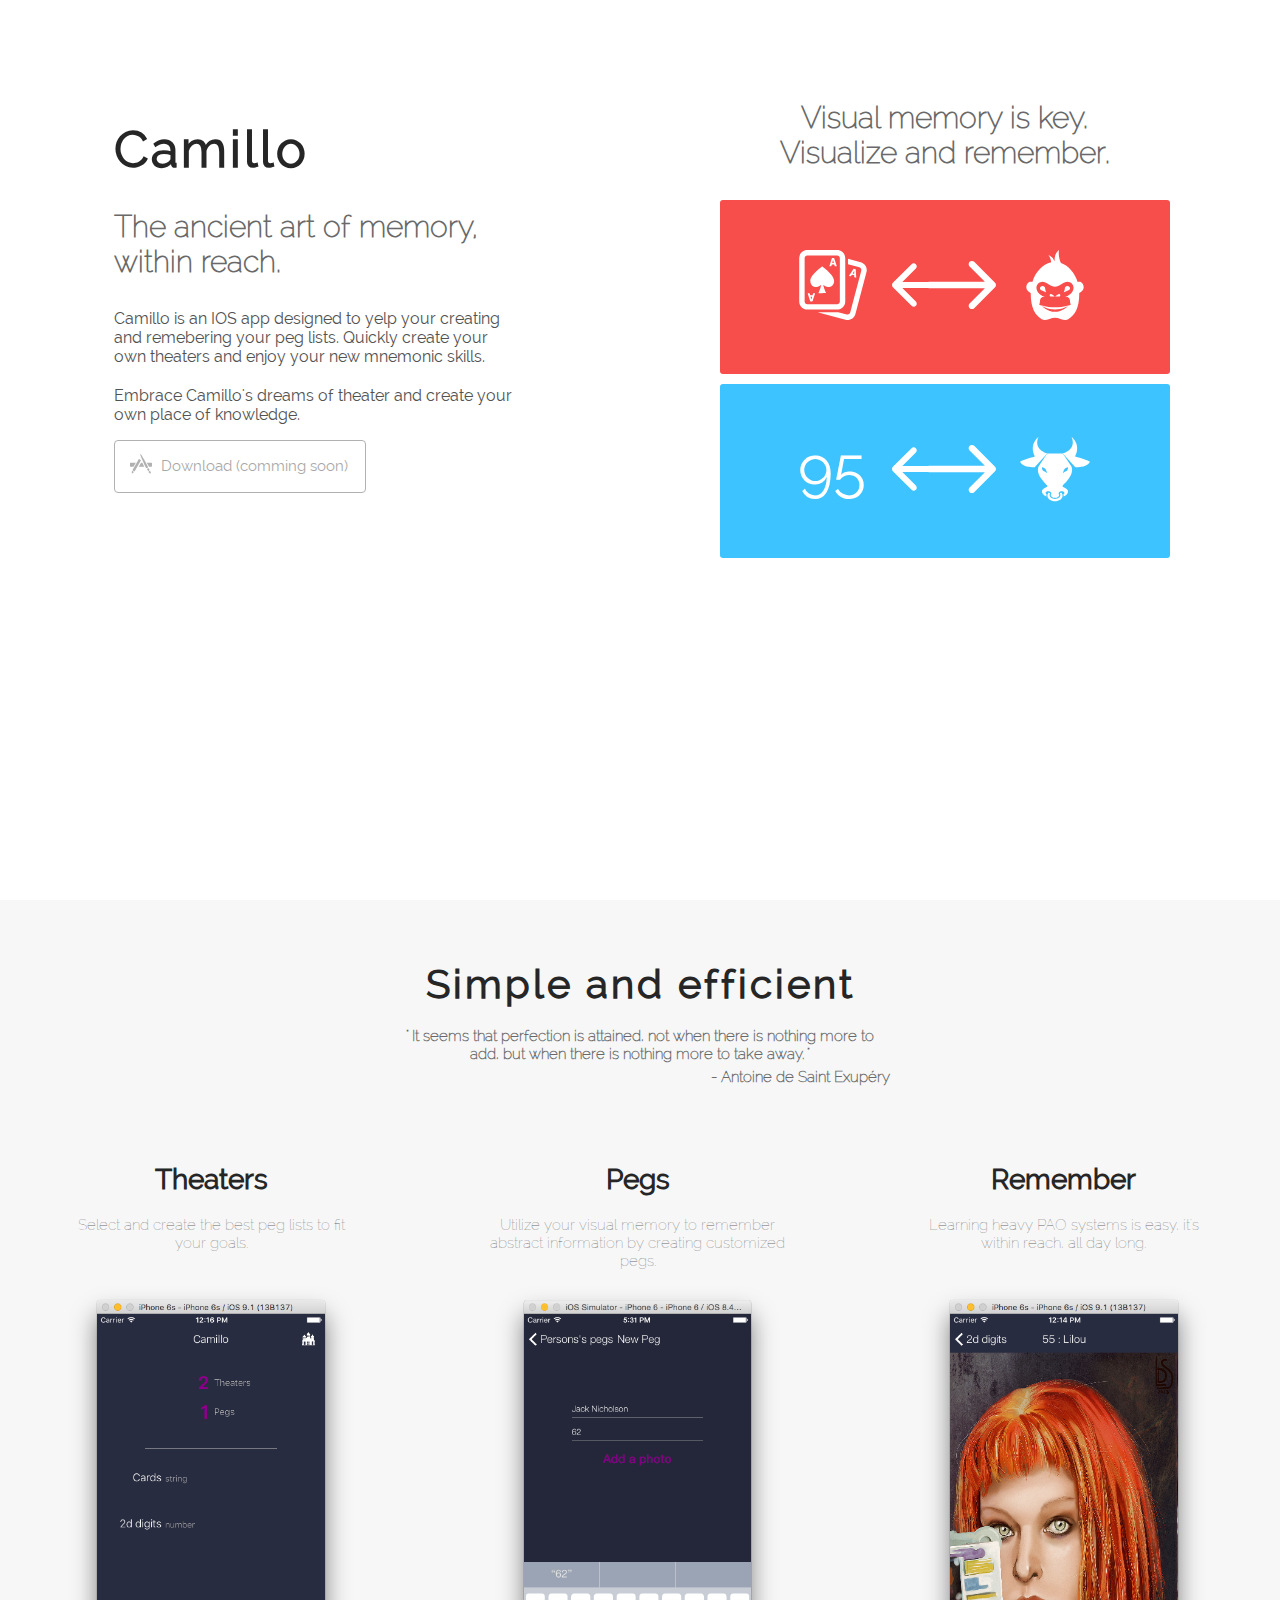
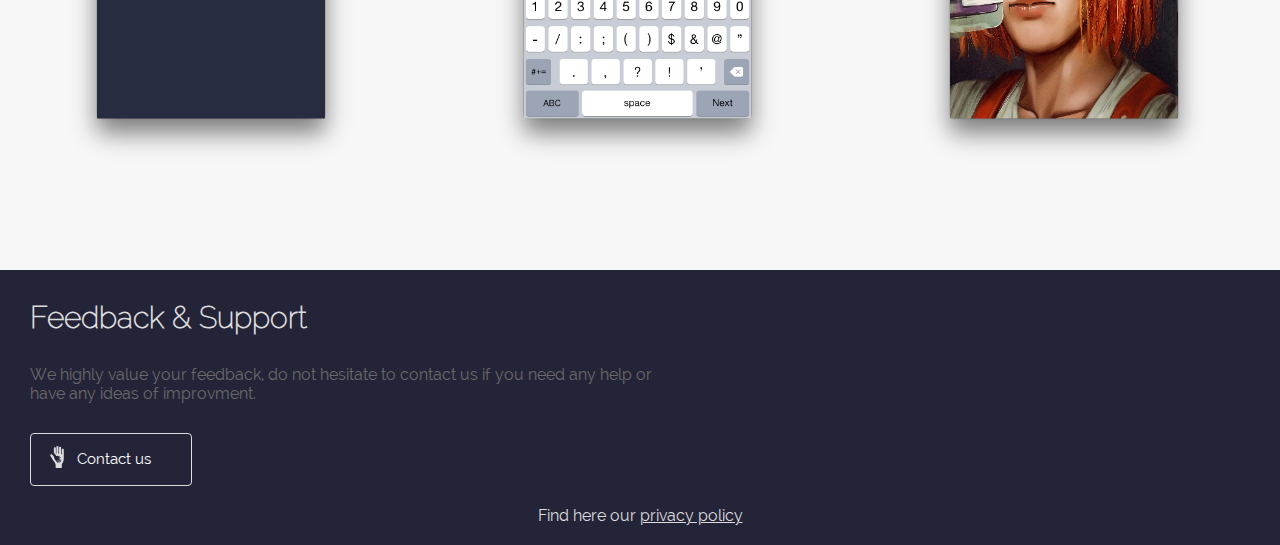
==== commit 9b66a5f8: "Design details" ====
--- a/index.html
+++ b/index.html
@@ -16,12 +16,12 @@
 					<h3>The ancient art of memory, within reach.</h3>
 					<p>Camillo is an IOS app designed to yelp your creating and remebering your peg lists. Quickly create your own theaters and enjoy your new mnemonic skills.</p>
 					<p>Embrace Camillo's dreams of theater and create your own place of knowledge. </p>
-					<div id="store-button">
+					<div id="store-button" class="low-opacity">
 						<div class="align-top inline-block">
 							<img id="app-icon" src="img/app.svg">
 						</div>
 						<div class="align-top inline-block">
-							Download from AppStore
+							Download (comming soon)
 						</div>
 					</div>
 				</div>
--- a/css/index.css
+++ b/css/index.css
@@ -99,7 +99,7 @@
 	border: solid 1px #666;
 	border-radius: 4px;
 	padding: 12px 10px 9px 10px;
-	width: 220px;
+	width: 230px;
 	line-height: 26px;
 	font-weight: normal;
 	color: rgb(82, 82, 82);
@@ -312,4 +312,8 @@
 
 .iub_footer{
 	margin-bottom: 50px;
+}
+
+.low-opacity{
+	opacity: .5;
 }